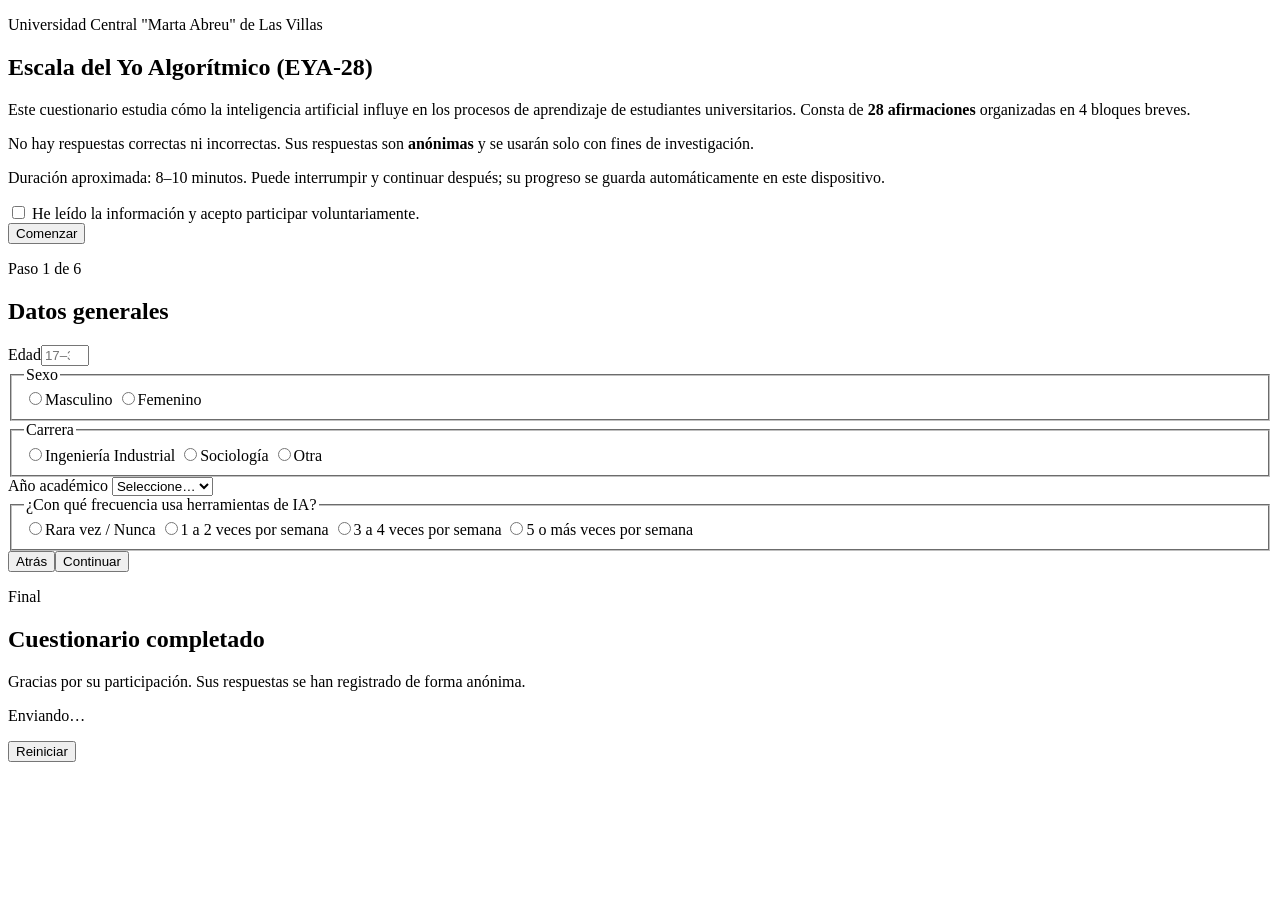
==== index.html @ f8a5a3dc "EYA-28: index.html" ====
<!DOCTYPE html>
<html lang="es">
<head>
<meta charset="UTF-8">
<meta name="viewport" content="width=device-width,initial-scale=1,viewport-fit=cover">
<meta name="description" content="Escala del Yo Algorítmico (EYA-28) — UCLV">
<title>EYA-28 · Escala del Yo Algorítmico</title>
<link rel="stylesheet" href="styles.css">
</head>
<body>
<main id="app" aria-live="polite">

<!-- PASO 0: Bienvenida / consentimiento -->
<section class="step active" id="step-0" aria-labelledby="t0">
  <header class="card-head">
    <p class="kicker">Universidad Central "Marta Abreu" de Las Villas</p>
    <h1 id="t0">Escala del Yo Algorítmico (EYA-28)</h1>
  </header>
  <div class="card-body">
    <p>Este cuestionario estudia cómo la inteligencia artificial influye en los procesos de aprendizaje de estudiantes universitarios. Consta de <strong>28 afirmaciones</strong> organizadas en 4 bloques breves.</p>
    <p>No hay respuestas correctas ni incorrectas. Sus respuestas son <strong>anónimas</strong> y se usarán solo con fines de investigación.</p>
    <p class="muted">Duración aproximada: 8–10 minutos. Puede interrumpir y continuar después; su progreso se guarda automáticamente en este dispositivo.</p>
    <label class="consent"><input type="checkbox" id="consent"> <span>He leído la información y acepto participar voluntariamente.</span></label>
    <p class="err" id="err-0" hidden>Debe aceptar para continuar.</p>
  </div>
  <footer class="card-foot"><button class="btn primary" data-next="1">Comenzar</button></footer>
</section>

<!-- PASO 1: Sociodemográficos -->
<section class="step" id="step-1" aria-labelledby="t1">
  <header class="card-head"><p class="kicker">Paso 1 de 6</p><h2 id="t1">Datos generales</h2></header>
  <div class="card-body">
    <div class="field"><label for="edad">Edad</label><input type="number" id="edad" min="17" max="35" inputmode="numeric" placeholder="17–35"></div>
    <fieldset class="field"><legend>Sexo</legend>
      <label class="radio"><input type="radio" name="sexo" value="1"><span>Masculino</span></label>
      <label class="radio"><input type="radio" name="sexo" value="2"><span>Femenino</span></label>
    </fieldset>
    <fieldset class="field"><legend>Carrera</legend>
      <label class="radio"><input type="radio" name="carrera" value="1"><span>Ingeniería Industrial</span></label>
      <label class="radio"><input type="radio" name="carrera" value="2"><span>Sociología</span></label>
      <label class="radio"><input type="radio" name="carrera" value="3"><span>Otra</span></label>
    </fieldset>
    <div class="field"><label for="ano">Año académico</label>
      <select id="ano"><option value="">Seleccione…</option><option value="1">1ro</option><option value="2">2do</option><option value="3">3ro</option><option value="4">4to</option><option value="5">5to</option></select></div>
    <fieldset class="field"><legend>¿Con qué frecuencia usa herramientas de IA?</legend>
      <label class="radio"><input type="radio" name="uso" value="1"><span>Rara vez / Nunca</span></label>
      <label class="radio"><input type="radio" name="uso" value="2"><span>1 a 2 veces por semana</span></label>
      <label class="radio"><input type="radio" name="uso" value="3"><span>3 a 4 veces por semana</span></label>
      <label class="radio"><input type="radio" name="uso" value="4"><span>5 o más veces por semana</span></label>
    </fieldset>
    <p class="err" id="err-1" hidden>Complete todos los campos para continuar.</p>
  </div>
  <footer class="card-foot"><button class="btn ghost" data-prev="0">Atrás</button><button class="btn primary" data-next="2">Continuar</button></footer>
</section>

<!-- Módulos generados por JS -->
<div id="modules"></div>

<!-- PASO final: cierre -->
<section class="step" id="step-final" aria-labelledby="tf">
  <header class="card-head"><p class="kicker">Final</p><h2 id="tf">Cuestionario completado</h2></header>
  <div class="card-body">
    <p>Gracias por su participación. Sus respuestas se han registrado de forma anónima.</p>
    <p class="muted" id="send-status">Enviando…</p>
  </div>
  <footer class="card-foot"><button class="btn primary" id="btn-restart">Reiniciar</button></footer>
</section>

</main>

<!-- Modal de pausa cognitiva -->
<div class="modal-backdrop" id="modal-pausa" hidden>
  <div class="modal" role="dialog" aria-modal="true" aria-labelledby="mp-t">
    <h3 id="mp-t">Una breve pausa</h3>
    <p>Tomemos un respiro de 5 segundos. Evaluar cómo la IA influye en nuestros procesos requiere energía mental, y queremos que cada respuesta refleje bien su experiencia.</p>
    <button class="btn primary" id="btn-pausa" disabled>Continuar (<span id="count">5</span>)</button>
  </div>
</div>

<script src="app.js"></script>
</body>
</html>
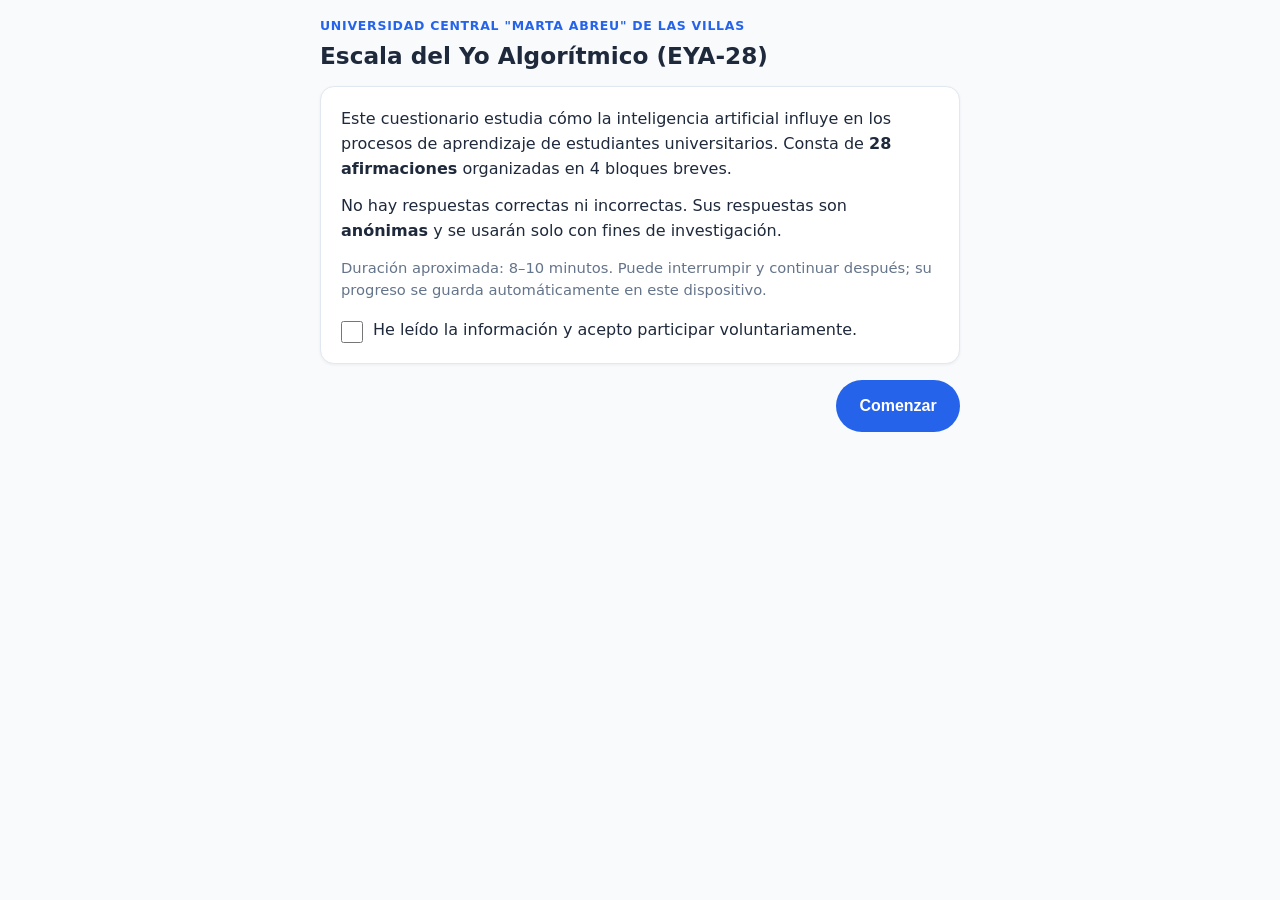
==== commit 0a3f2d83: "Cola persistente offline + reintento automático de envíos" ====
--- a/index.html
+++ b/index.html
@@ -62,6 +62,7 @@
   <div class="card-body">
     <p>Gracias por su participación. Sus respuestas se han registrado de forma anónima.</p>
     <p class="muted" id="send-status">Enviando…</p>
+    <p><button class="btn primary" id="btn-retry" hidden>Reintentar envío</button></p>
   </div>
   <footer class="card-foot"><button class="btn primary" id="btn-restart">Reiniciar</button></footer>
 </section>
--- a/styles.css
+++ b/styles.css
@@ -0,0 +1,89 @@
+/* EYA-28 · CSS puro, mobile-first, GPU-only animations */
+:root{
+  --bg:#F8FAFC; --card:#ffffff; --ink:#1E293B; --muted:#64748B;
+  --acc:#2563EB; --acc-d:#1D4ED8; --line:#E2E8F0; --ok:#16A34A; --err:#DC2626;
+  --sel:#EFF6FF;
+  --r:14px; --tap:52px;
+}
+*{box-sizing:border-box;margin:0;padding:0}
+html{-webkit-text-size-adjust:100%}
+body{
+  font-family:system-ui,-apple-system,"Segoe UI",Roboto,sans-serif;
+  background:var(--bg); color:var(--ink); line-height:1.55;
+  min-height:100vh; display:flex; justify-content:center; padding:1rem .75rem 3rem;
+}
+#app{width:100%;max-width:640px}
+.step{display:none}
+.step.active{display:block;animation:fadeUp .28s ease-out}
+@keyframes fadeUp{from{opacity:0;transform:translateY(10px)}to{opacity:1;transform:none}}
+.card-head{margin-bottom:1rem}
+.kicker{font-size:.78rem;letter-spacing:.06em;text-transform:uppercase;color:var(--acc);font-weight:600;margin-bottom:.35rem}
+h1{font-size:1.45rem;line-height:1.25}
+h2{font-size:1.25rem}
+.card-body{background:var(--card);border:1px solid var(--line);border-radius:var(--r);padding:1.25rem;margin-bottom:1rem;box-shadow:0 1px 3px rgba(30,41,59,.06)}
+.card-body p+p{margin-top:.8rem}
+.muted{color:var(--muted);font-size:.92rem}
+.card-foot{display:flex;gap:.6rem;justify-content:flex-end}
+/* Botones: solo transform + opacity (GPU) */
+.btn{
+  min-height:var(--tap);padding:.7rem 1.4rem;border-radius:999px;border:1px solid transparent;
+  font-size:1rem;font-weight:600;cursor:pointer;
+  transition:transform .12s ease-out,opacity .12s ease-out,background .12s;
+  will-change:transform;
+}
+.btn:active{transform:scale(.96)}
+.btn.primary{background:var(--acc);color:#fff}
+.btn.primary:hover{background:var(--acc-d)}
+.btn.ghost{background:transparent;border-color:var(--line);color:var(--ink)}
+.btn:disabled{opacity:.55;cursor:default}
+/* Campos */
+.field{margin-bottom:1.1rem}
+.field label,.field legend{font-weight:600;display:block;margin-bottom:.45rem}
+.field input[type=number],.field select{
+  width:100%;min-height:var(--tap);padding:.6rem .8rem;font-size:1rem;
+  border:1.5px solid var(--line);border-radius:10px;background:#fff;color:var(--ink);
+}
+.radio{display:flex;align-items:center;gap:.6rem;min-height:var(--tap);padding:.5rem .6rem;border-radius:10px;cursor:pointer}
+.radio:hover{background:var(--sel)}
+.radio input{width:1.35rem;height:1.35rem;accent-color:var(--acc)}
+.consent{display:flex;gap:.6rem;align-items:flex-start;margin-top:1rem;cursor:pointer}
+.consent input{width:1.4rem;height:1.4rem;margin-top:.15rem;accent-color:var(--acc)}
+.err{color:var(--err);font-size:.9rem;margin-top:.6rem;font-weight:600}
+/* Ítems Likert */
+.item{padding:1rem 0;border-bottom:1px solid var(--line)}
+.item:last-child{border-bottom:0}
+.item p.stem{font-weight:500;margin-bottom:.7rem}
+.likert{display:grid;grid-template-columns:repeat(5,1fr);gap:.35rem}
+.likert button{
+  min-height:var(--tap);border:1.5px solid var(--line);border-radius:10px;background:#fff;
+  font-size:.78rem;font-weight:600;color:var(--ink);cursor:pointer;padding:.35rem .15rem;
+  transition:transform .12s ease-out,background .12s,border-color .12s;
+  will-change:transform;line-height:1.2;
+}
+.likert button:active{transform:scale(.94)}
+.likert button[aria-pressed=true]{background:var(--sel);border-color:var(--acc);color:var(--acc-d)}
+.likert .num{display:block;font-size:1.05rem}
+/* Micro-copy de transición */
+.transition-note{background:var(--sel);border:1px solid #BFDBFE;border-radius:var(--r);padding:1rem 1.2rem;margin-bottom:1rem;font-size:.95rem}
+/* Modal */
+.modal-backdrop{position:fixed;inset:0;background:rgba(30,41,59,.55);display:flex;align-items:center;justify-content:center;padding:1rem;z-index:50}
+.modal-backdrop[hidden]{display:none}
+.modal{background:#fff;border-radius:var(--r);padding:1.5rem;max-width:420px;box-shadow:0 12px 40px rgba(0,0,0,.25)}
+.modal h3{margin-bottom:.6rem}
+.modal p{margin-bottom:1.1rem;color:var(--muted)}
+@media (max-width:420px){
+  .likert button{font-size:.68rem}
+  h1{font-size:1.25rem}
+}
+@media (prefers-reduced-motion:reduce){
+  .step.active{animation:none}
+  .btn,.likert button{transition:none}
+}
+/* Tablas pivot estilo SPSS */
+.spss-pivot{margin:1.1rem 0}
+.spss-title{font-weight:700;font-size:.95rem;margin-bottom:.35rem}
+.spss-table{border-collapse:collapse;font-size:.85rem;max-width:100%;overflow-x:auto;display:block}
+.spss-table th,.spss-table td{border:1px solid #9a9a9a;padding:.3rem .6rem;text-align:center;white-space:nowrap}
+.spss-table thead th{border-bottom:2px solid #333;background:#f2f2f2}
+.spss-table td.rowlab,.spss-table th.rowlab{text-align:left;font-weight:600;background:#fafafa}
+.spss-notes{font-size:.75rem;color:#555;margin-top:.3rem;line-height:1.5}
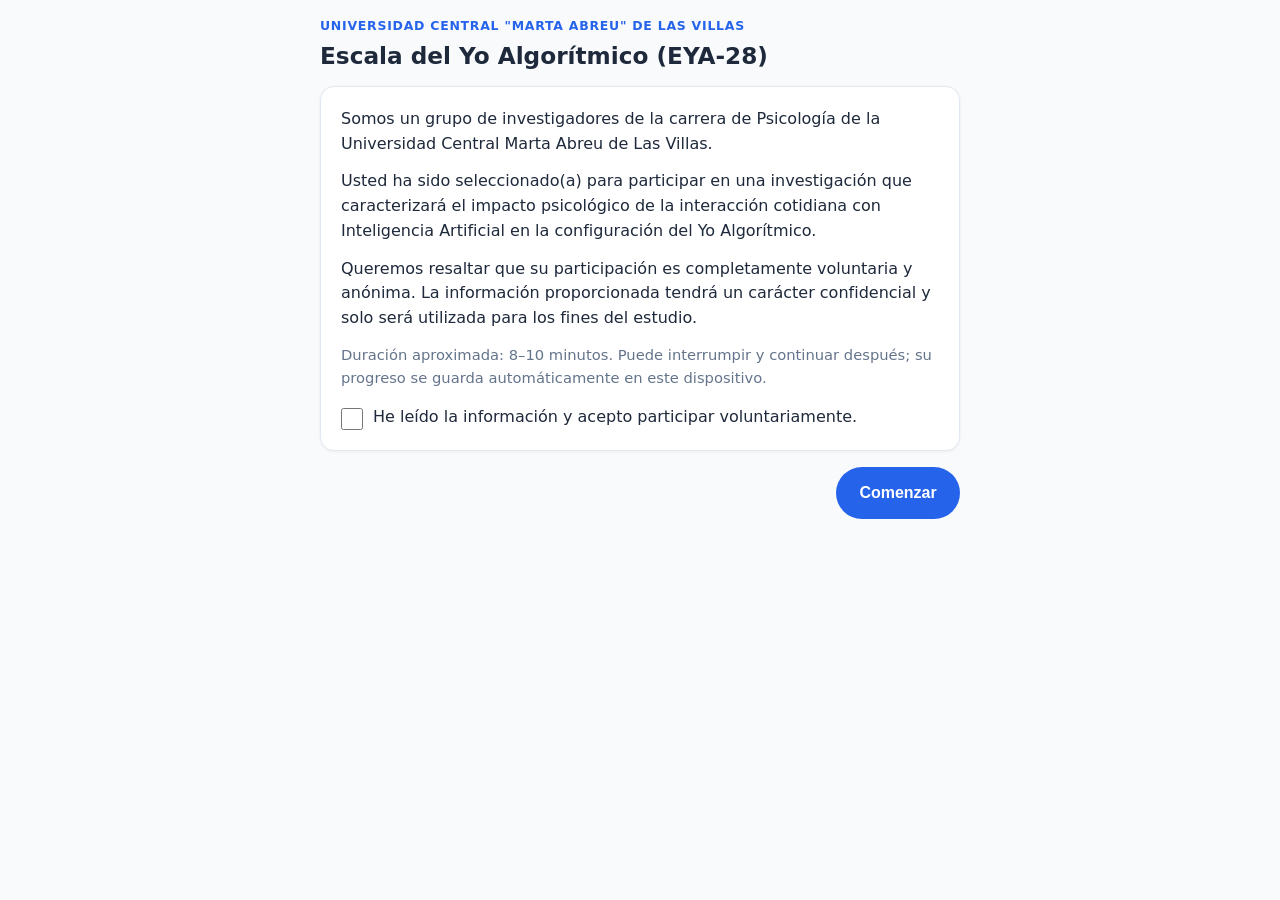
==== commit 31105a8e: "Actualiza texto introductorio del cuestionario (consentimiento informado)" ====
--- a/index.html
+++ b/index.html
@@ -5,7 +5,7 @@
 <meta name="viewport" content="width=device-width,initial-scale=1,viewport-fit=cover">
 <meta name="description" content="Escala del Yo Algorítmico (EYA-28) — UCLV">
 <title>EYA-28 · Escala del Yo Algorítmico</title>
-<link rel="stylesheet" href="styles.css">
+<link rel="stylesheet" href="styles.css?v=2">
 </head>
 <body>
 <main id="app" aria-live="polite">
@@ -17,8 +17,9 @@
     <h1 id="t0">Escala del Yo Algorítmico (EYA-28)</h1>
   </header>
   <div class="card-body">
-    <p>Este cuestionario estudia cómo la inteligencia artificial influye en los procesos de aprendizaje de estudiantes universitarios. Consta de <strong>28 afirmaciones</strong> organizadas en 4 bloques breves.</p>
-    <p>No hay respuestas correctas ni incorrectas. Sus respuestas son <strong>anónimas</strong> y se usarán solo con fines de investigación.</p>
+    <p>Somos un grupo de investigadores de la carrera de Psicología de la Universidad Central Marta Abreu de Las Villas.</p>
+    <p>Usted ha sido seleccionado(a) para participar en una investigación que caracterizará el impacto psicológico de la interacción cotidiana con Inteligencia Artificial en la configuración del Yo Algorítmico.</p>
+    <p>Queremos resaltar que su participación es completamente voluntaria y anónima. La información proporcionada tendrá un carácter confidencial y solo será utilizada para los fines del estudio.</p>
     <p class="muted">Duración aproximada: 8–10 minutos. Puede interrumpir y continuar después; su progreso se guarda automáticamente en este dispositivo.</p>
     <label class="consent"><input type="checkbox" id="consent"> <span>He leído la información y acepto participar voluntariamente.</span></label>
     <p class="err" id="err-0" hidden>Debe aceptar para continuar.</p>
@@ -78,6 +79,6 @@
   </div>
 </div>
 
-<script src="app.js"></script>
+<script src="app.js?v=2"></script>
 </body>
 </html>
--- a/styles.css
+++ b/styles.css
@@ -23,7 +23,9 @@
 .card-body{background:var(--card);border:1px solid var(--line);border-radius:var(--r);padding:1.25rem;margin-bottom:1rem;box-shadow:0 1px 3px rgba(30,41,59,.06)}
 .card-body p+p{margin-top:.8rem}
 .muted{color:var(--muted);font-size:.92rem}
-.card-foot{display:flex;gap:.6rem;justify-content:flex-end}
+.warn{color:#B45309;background:#FFFBEB;border:1px solid #FDE68A;border-radius:8px;padding:.6rem .8rem;font-size:.92rem}
+.ok{color:#15803D;background:#F0FDF4;border:1px solid #BBF7D0;border-radius:8px;padding:.6rem .8rem;font-size:.92rem}
+.card-foot{display:flex;gap:.6rem;justify-content:flex-end;flex-wrap:wrap}
 /* Botones: solo transform + opacity (GPU) */
 .btn{
   min-height:var(--tap);padding:.7rem 1.4rem;border-radius:999px;border:1px solid transparent;
@@ -53,16 +55,19 @@
 .item{padding:1rem 0;border-bottom:1px solid var(--line)}
 .item:last-child{border-bottom:0}
 .item p.stem{font-weight:500;margin-bottom:.7rem}
-.likert{display:grid;grid-template-columns:repeat(5,1fr);gap:.35rem}
+.likert{display:grid;grid-template-columns:repeat(5,1fr);gap:.35rem;align-items:stretch}
 .likert button{
   min-height:var(--tap);border:1.5px solid var(--line);border-radius:10px;background:#fff;
   font-size:.78rem;font-weight:600;color:var(--ink);cursor:pointer;padding:.35rem .15rem;
   transition:transform .12s ease-out,background .12s,border-color .12s;
-  will-change:transform;line-height:1.2;
+  will-change:transform;line-height:1.25;
+  display:flex;flex-direction:column;align-items:center;justify-content:center;gap:.15rem;
+  height:100%;text-align:center;
 }
 .likert button:active{transform:scale(.94)}
 .likert button[aria-pressed=true]{background:var(--sel);border-color:var(--acc);color:var(--acc-d)}
-.likert .num{display:block;font-size:1.05rem}
+.likert .num{display:flex;align-items:center;justify-content:center;font-size:1.05rem;font-weight:700;min-height:1.4rem}
+.likert .lab{display:flex;align-items:center;justify-content:center;flex:1}
 /* Micro-copy de transición */
 .transition-note{background:var(--sel);border:1px solid #BFDBFE;border-radius:var(--r);padding:1rem 1.2rem;margin-bottom:1rem;font-size:.95rem}
 /* Modal */
@@ -74,6 +79,15 @@
 @media (max-width:420px){
   .likert button{font-size:.68rem}
   h1{font-size:1.25rem}
+}
+@media print{
+  body{background:#fff}
+  .step{display:block !important}
+  #p-load,.card-foot,.btn,#btn-volver{display:none !important}
+  .sec{page-break-inside:avoid;margin-bottom:1rem}
+  table{font-size:.78rem}
+  h3{font-size:1.05rem;border-bottom:2px solid #2563EB;padding-bottom:.3rem}
+  svg{max-width:100%;page-break-inside:avoid}
 }
 @media (prefers-reduced-motion:reduce){
   .step.active{animation:none}
@@ -87,3 +101,23 @@
 .spss-table thead th{border-bottom:2px solid #333;background:#f2f2f2}
 .spss-table td.rowlab,.spss-table th.rowlab{text-align:left;font-weight:600;background:#fafafa}
 .spss-notes{font-size:.75rem;color:#555;margin-top:.3rem;line-height:1.5}
+
+/* ===== Optimización visual del panel del investigador (2026-10-09) ===== */
+.sec{background:var(--card);border:1px solid var(--line);border-radius:var(--r);padding:1.25rem;margin-bottom:1.25rem;box-shadow:0 1px 3px rgba(30,41,59,.06)}
+.sec>h3{color:var(--acc-d);font-size:1.15rem;margin-bottom:.5rem;padding-bottom:.5rem;border-bottom:2px solid var(--sel);display:flex;align-items:center;gap:.5rem}
+.sec>h3::before{content:'';display:inline-block;width:4px;height:1.2em;background:var(--acc);border-radius:2px;flex-shrink:0}
+.sec h4{color:var(--ink);font-size:1rem;margin:1rem 0 .5rem;font-weight:700}
+.sec p{margin:.4rem 0;line-height:1.6}
+/* Tablas mejoradas */
+.sec table{border-collapse:collapse;width:100%;margin:.75rem 0;font-size:.9rem;background:#fff;box-shadow:0 1px 2px rgba(30,41,59,.04)}
+.sec thead th{background:var(--sel);color:var(--acc-d);font-weight:700;text-align:center;padding:.6rem .5rem;border:1px solid var(--line);font-size:.82rem}
+.sec tbody th{background:#F8FAFC;font-weight:600;text-align:left;padding:.5rem .6rem;border:1px solid var(--line);font-size:.88rem}
+.sec tbody td{padding:.5rem .6rem;border:1px solid var(--line);text-align:center;font-variant-numeric:tabular-nums}
+.sec tbody tr:nth-child(even){background:#FAFBFC}
+.sec tbody tr:hover{background:var(--sel)}
+/* Badges */
+.badge{display:inline-block;padding:.2rem .55rem;border-radius:999px;font-size:.78rem;font-weight:700;white-space:nowrap}
+.badge.ok{background:#DCFCE7;color:#166534}
+.badge.bad{background:#FEE2E2;color:#991B1B}
+/* Gráficos SVG */
+.sec svg{max-width:100%;height:auto;display:block;margin:.75rem auto;background:#fff;border:1px solid var(--line);border-radius:10px;padding:.75rem;box-shadow:0 1px 2px rgba(30,41,59,.04)}
